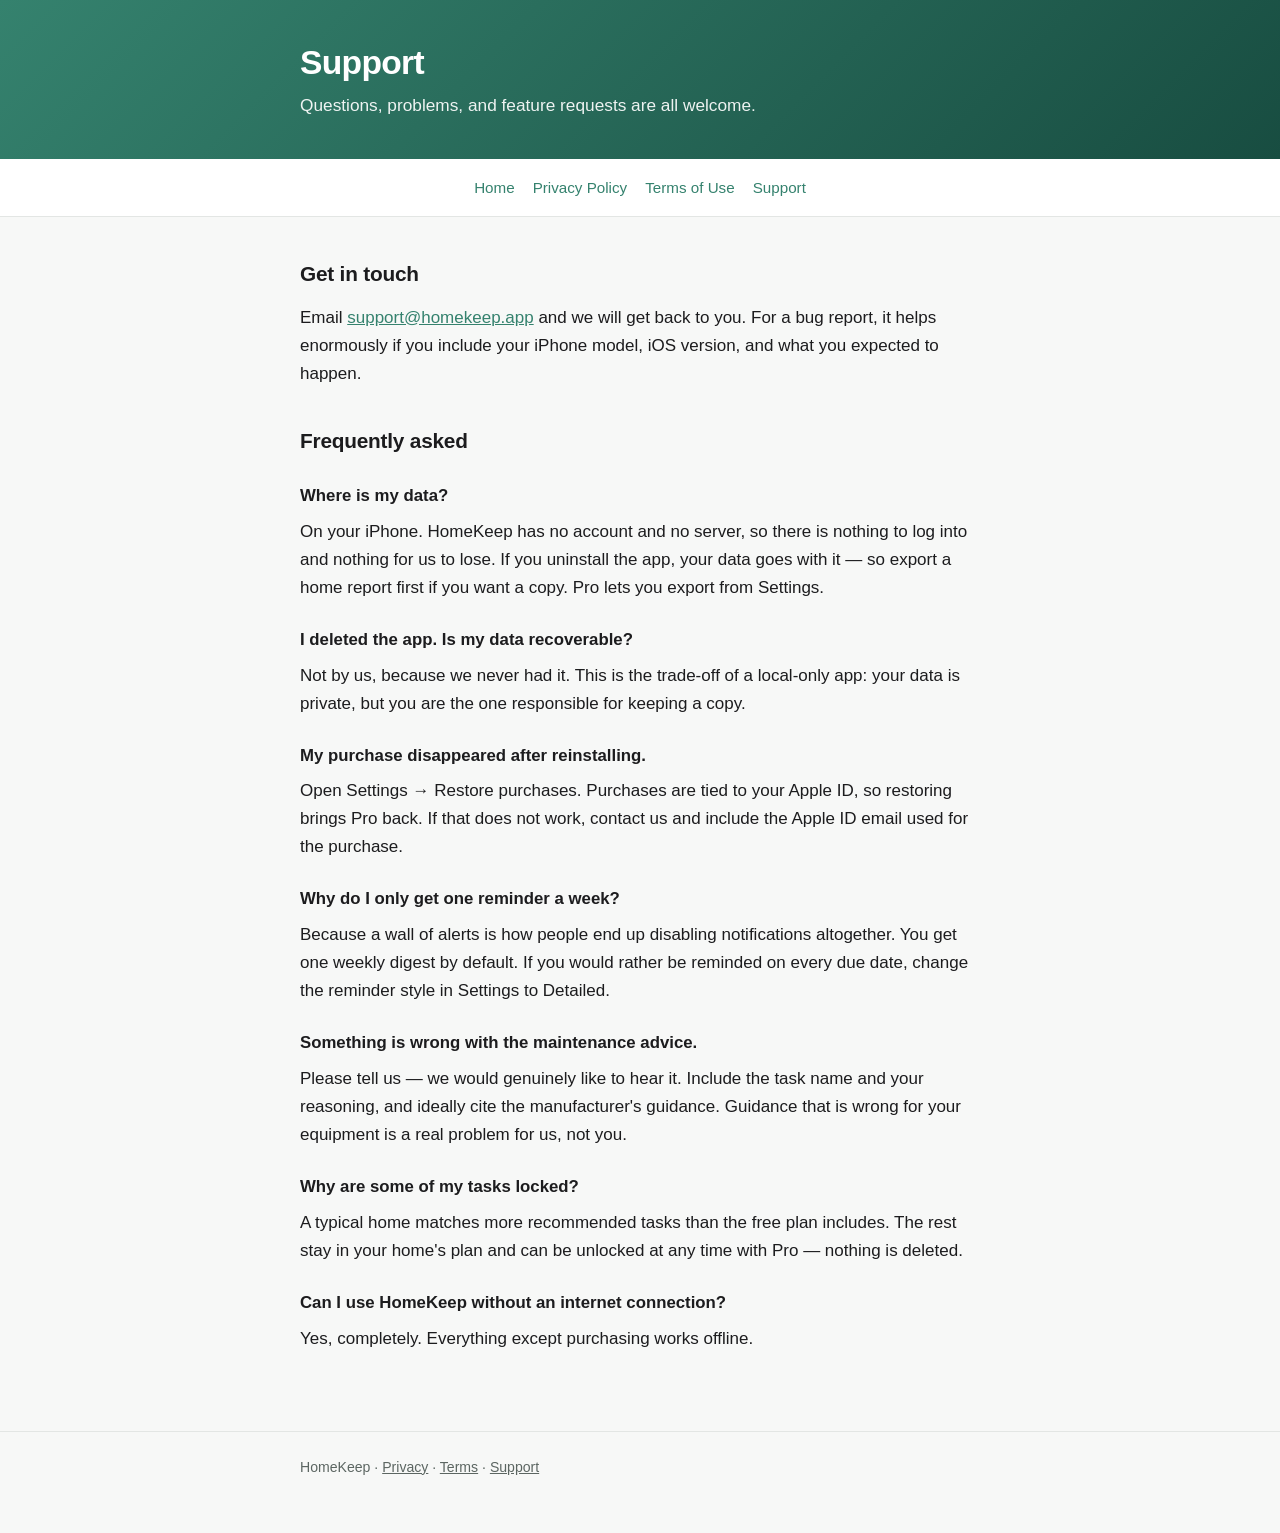
==== support.html @ 6e8c9f04 "HomeKeep public site: landing, privacy policy, terms of use, support" ====
<!DOCTYPE html>
<html lang="en">
<head>
<meta charset="utf-8">
<meta name="viewport" content="width=device-width, initial-scale=1">
<title>Support — HomeKeep</title>
<meta name="description" content="Get help with HomeKeep, report a problem, or ask a question.">
<link rel="stylesheet" href="style.css">
</head>
<body>

<header>
  <div class="wrap">
    <h1>Support</h1>
    <p>Questions, problems, and feature requests are all welcome.</p>
  </div>
</header>

<nav>
  <div class="wrap">
    <a href="index.html">Home</a>
    <a href="privacy.html">Privacy Policy</a>
    <a href="terms.html">Terms of Use</a>
    <a href="support.html">Support</a>
  </div>
</nav>

<main>
<div class="wrap">

  <h2>Get in touch</h2>
  <p>Email <a href="mailto:support@homekeep.app">support@homekeep.app</a> and we will
  get back to you. For a bug report, it helps enormously if you include your iPhone
  model, iOS version, and what you expected to happen.</p>

  <h2>Frequently asked</h2>

  <h3>Where is my data?</h3>
  <p>On your iPhone. HomeKeep has no account and no server, so there is nothing to
  log into and nothing for us to lose. If you uninstall the app, your data goes with
  it — so export a home report first if you want a copy. Pro lets you export from
  Settings.</p>

  <h3>I deleted the app. Is my data recoverable?</h3>
  <p>Not by us, because we never had it. This is the trade-off of a local-only app:
  your data is private, but you are the one responsible for keeping a copy.</p>

  <h3>My purchase disappeared after reinstalling.</h3>
  <p>Open Settings → Restore purchases. Purchases are tied to your Apple ID, so
  restoring brings Pro back. If that does not work, contact us and include the
  Apple ID email used for the purchase.</p>

  <h3>Why do I only get one reminder a week?</h3>
  <p>Because a wall of alerts is how people end up disabling notifications
  altogether. You get one weekly digest by default. If you would rather be reminded
  on every due date, change the reminder style in Settings to Detailed.</p>

  <h3>Something is wrong with the maintenance advice.</h3>
  <p>Please tell us — we would genuinely like to hear it. Include the task name and
  your reasoning, and ideally cite the manufacturer's guidance. Guidance that is
  wrong for your equipment is a real problem for us, not you.</p>

  <h3>Why are some of my tasks locked?</h3>
  <p>A typical home matches more recommended tasks than the free plan includes. The
  rest stay in your home's plan and can be unlocked at any time with Pro — nothing
  is deleted.</p>

  <h3>Can I use HomeKeep without an internet connection?</h3>
  <p>Yes, completely. Everything except purchasing works offline.</p>

</div>
</main>

<footer>
  <div class="wrap">
    <p>HomeKeep · <a href="privacy.html">Privacy</a> · <a href="terms.html">Terms</a> · <a href="support.html">Support</a></p>
  </div>
</footer>

</body>
</html>
---- style.css ----
:root {
  --brand: #35826e;
  --brand-deep: #184d41;
  --ink: #1c1c1e;
  --muted: #5c6662;
  --line: #e3e6e4;
  --surface: #ffffff;
  --bg: #f7f8f7;
  --radius: 16px;
  --max: 720px;
}

@media (prefers-color-scheme: dark) {
  :root {
    --ink: #f2f2f7;
    --muted: #a1a8a5;
    --line: #2a2e2c;
    --surface: #161918;
    --bg: #0d0f0e;
  }
}

* { box-sizing: border-box; }

body {
  margin: 0;
  background: var(--bg);
  color: var(--ink);
  font-family: -apple-system, BlinkMacSystemFont, "SF Pro Text", "Segoe UI", Roboto, Helvetica, Arial, sans-serif;
  font-size: 17px;
  line-height: 1.65;
  -webkit-font-smoothing: antialiased;
}

.wrap {
  max-width: var(--max);
  margin: 0 auto;
  padding: 0 20px;
}

/* Header */
header {
  background: linear-gradient(135deg, var(--brand) 0%, var(--brand-deep) 100%);
  color: #fff;
  padding: 44px 0 40px;
}

header h1 {
  margin: 0 0 8px;
  font-size: 2.1rem;
  line-height: 1.15;
  letter-spacing: -0.02em;
  font-weight: 700;
}

header p {
  margin: 0;
  font-size: 1.08rem;
  opacity: 0.92;
}

nav {
  display: flex;
  flex-wrap: wrap;
  gap: 18px;
  padding: 16px 0;
  border-bottom: 1px solid var(--line);
  background: var(--surface);
  position: sticky;
  top: 0;
  z-index: 10;
}

nav .wrap { display: flex; flex-wrap: wrap; gap: 18px; }

nav a {
  color: var(--brand);
  text-decoration: none;
  font-size: 0.95rem;
  font-weight: 500;
}

nav a:hover, nav a:focus { text-decoration: underline; }

main { padding: 40px 0 64px; }

h2 {
  font-size: 1.3rem;
  margin: 36px 0 12px;
  letter-spacing: -0.01em;
}

h2:first-of-type { margin-top: 0; }

h3 {
  font-size: 1.05rem;
  margin: 24px 0 8px;
}

p { margin: 0 0 14px; }

ul { margin: 0 0 16px; padding-left: 22px; }

li { margin-bottom: 7px; }

a { color: var(--brand); }

.updated {
  color: var(--muted);
  font-size: 0.88rem;
  margin: -6px 0 22px;
}

/* Landing page */
.hero { margin-bottom: 36px; }

.card {
  background: var(--surface);
  border: 1px solid var(--line);
  border-radius: var(--radius);
  padding: 22px;
  margin-bottom: 16px;
}

.card h3 { margin-top: 0; }

.grid {
  display: grid;
  grid-template-columns: repeat(auto-fit, minmax(240px, 1fr));
  gap: 16px;
  margin-bottom: 16px;
}

.badge {
  display: inline-block;
  background: rgba(53, 130, 110, 0.12);
  color: var(--brand);
  border-radius: 999px;
  padding: 3px 11px;
  font-size: 0.78rem;
  font-weight: 600;
  margin-bottom: 10px;
}

.cta {
  display: inline-block;
  background: var(--brand);
  color: #fff;
  text-decoration: none;
  font-weight: 600;
  padding: 12px 24px;
  border-radius: 999px;
  margin: 6px 0 4px;
}

.cta:hover, .cta:focus { background: var(--brand-deep); }

footer {
  border-top: 1px solid var(--line);
  padding: 24px 0 40px;
  color: var(--muted);
  font-size: 0.88rem;
}

footer a { color: var(--muted); }
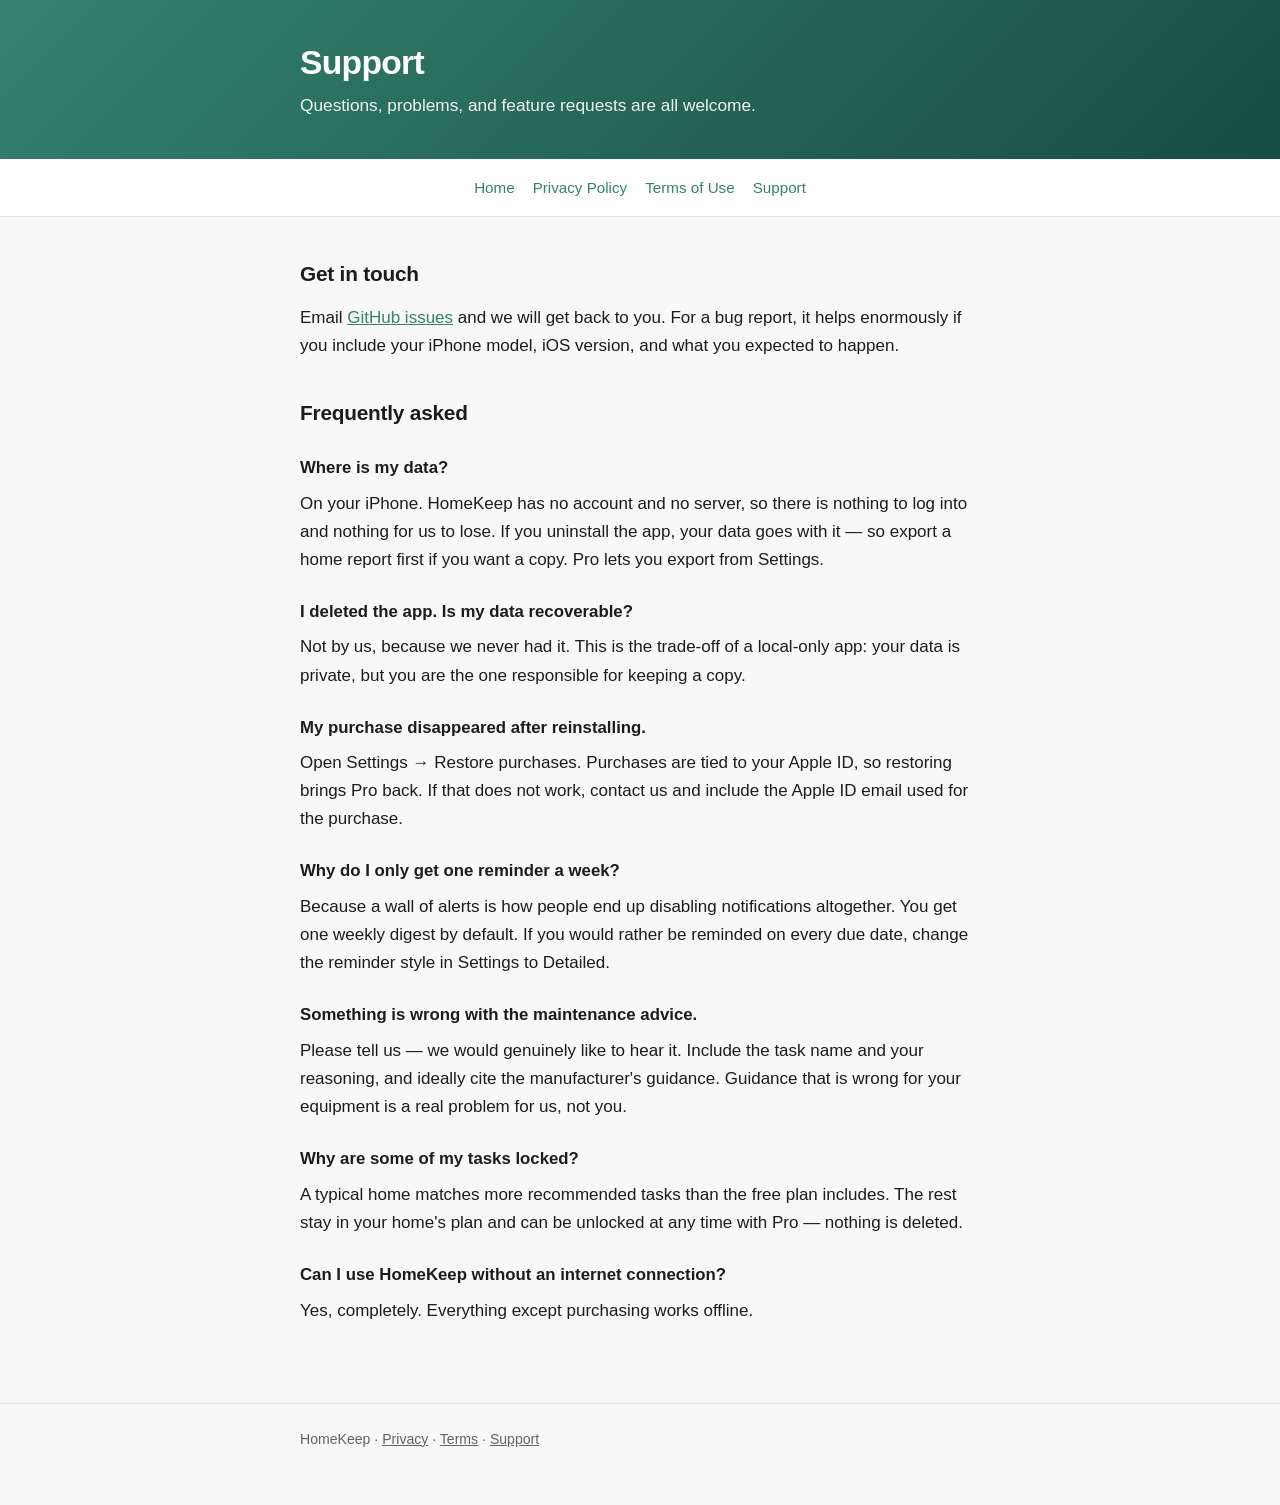
==== commit 24b65726: "Route support contact to GitHub issues; homekeep.app has no MX record" ====
--- a/support.html
+++ b/support.html
@@ -29,7 +29,7 @@
 <div class="wrap">
 
   <h2>Get in touch</h2>
-  <p>Email <a href="mailto:support@homekeep.app">support@homekeep.app</a> and we will
+  <p>Email <a href="https://github.com/giriteja94495/homekeep-site/issues">GitHub issues</a> and we will
   get back to you. For a bug report, it helps enormously if you include your iPhone
   model, iOS version, and what you expected to happen.</p>
 
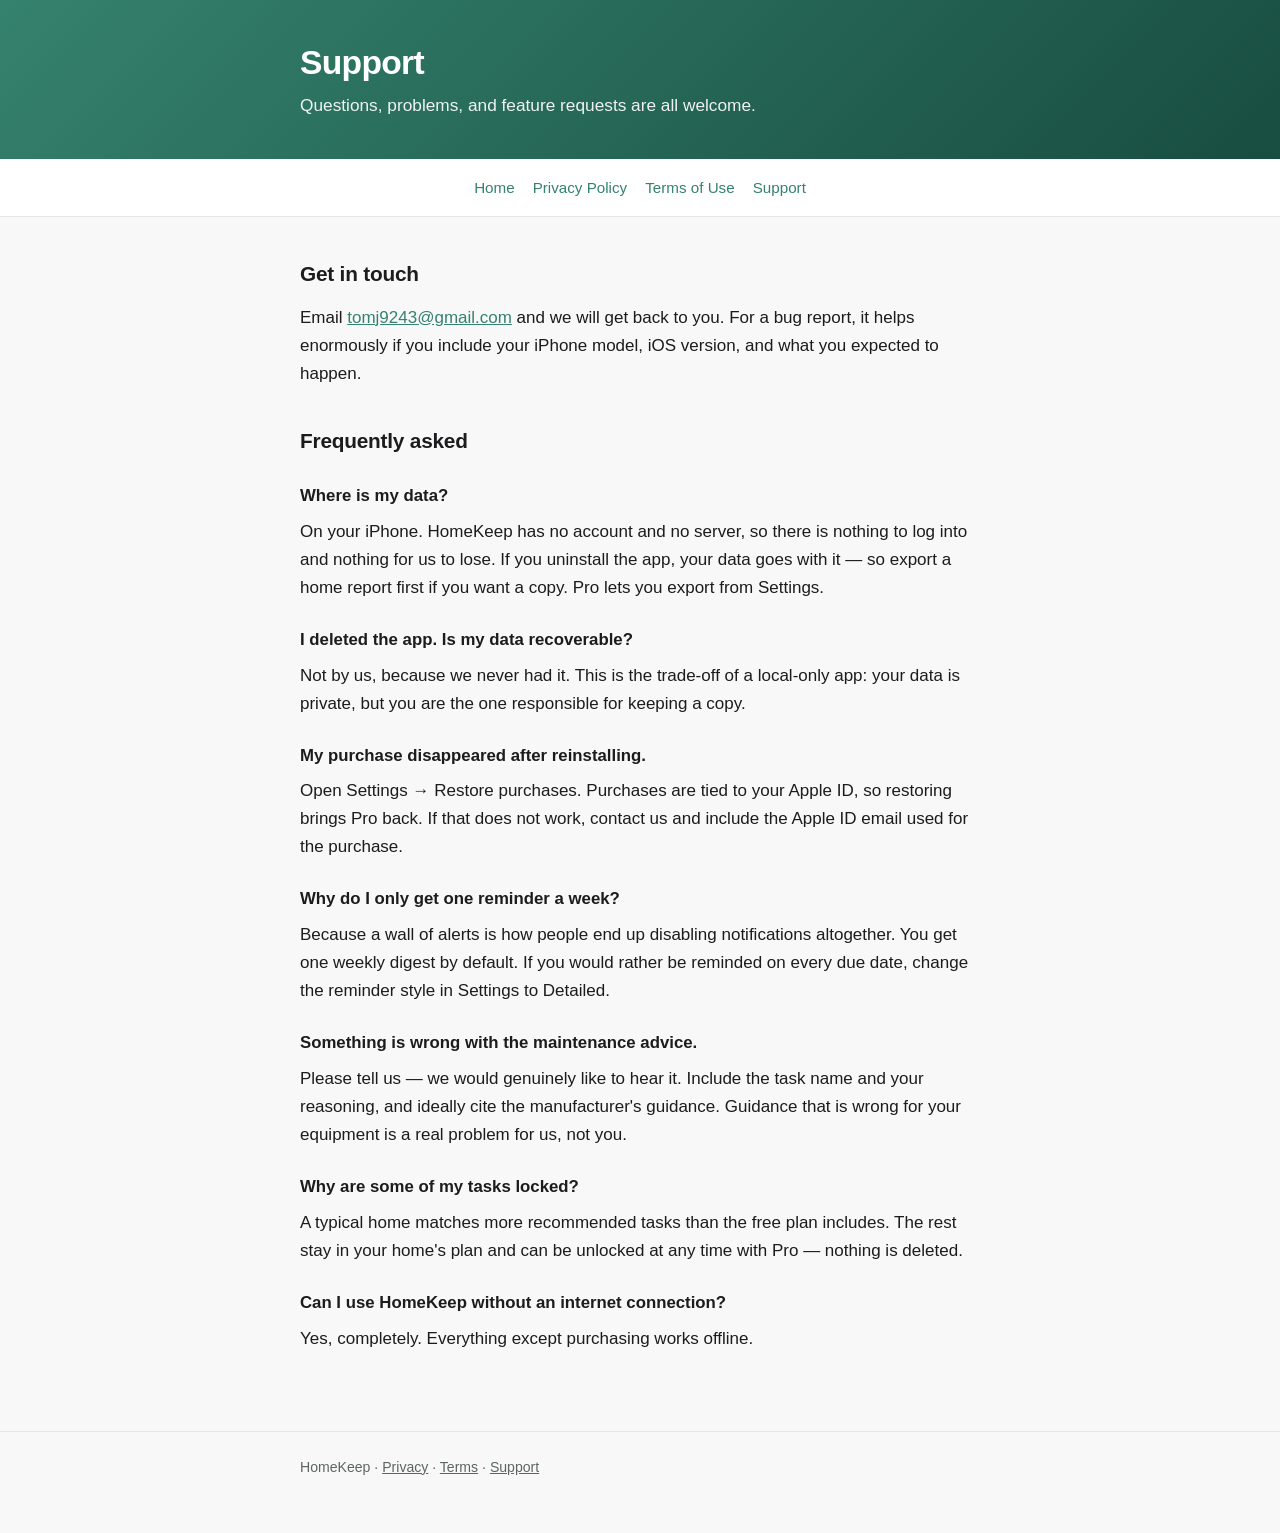
==== commit 41f9a346: "Use tomj9243@gmail.com as the support contact" ====
--- a/support.html
+++ b/support.html
@@ -29,7 +29,7 @@
 <div class="wrap">
 
   <h2>Get in touch</h2>
-  <p>Email <a href="https://github.com/giriteja94495/homekeep-site/issues">GitHub issues</a> and we will
+  <p>Email <a href="mailto:tomj9243@gmail.com">tomj9243@gmail.com</a> and we will
   get back to you. For a bug report, it helps enormously if you include your iPhone
   model, iOS version, and what you expected to happen.</p>
 
